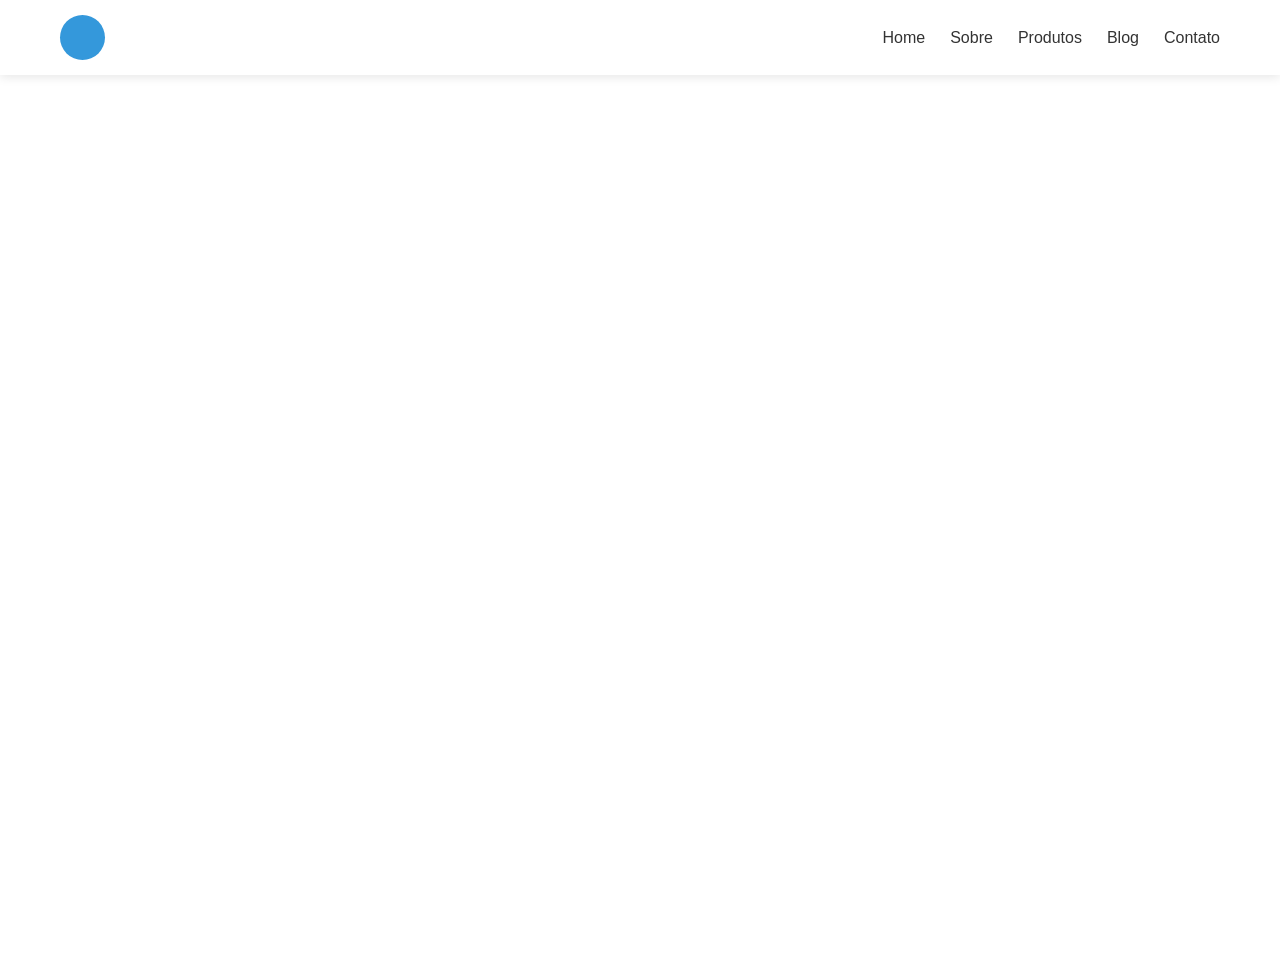
==== index.html @ fb5399ba "Add files via upload" ====
<!DOCTYPE html>
<html lang="pt-br">
<head>
    <meta charset="UTF-8">
    <meta name="viewport" content="width=device-width, initial-scale=1.0">
    <title>Origema</title>
    <link rel="stylesheet" href="style.css">
</head>
<body>

    <header class="navbar">
        <div class="container">
            <div class="logo-container">
                <div class="logo-circle"></div>
            </div>

            <nav class="nav-menu">
                <a href="#" class="nav-link">Home</a>
                <a href="#" class="nav-link">Sobre</a>
                <a href="#" class="nav-link">Produtos</a>
                <a href="#" class="nav-link">Blog</a>
                <a href="#" class="nav-link">Contato</a>
            </nav>
        </div>
    </header>
    <section class="sec1">
        <div class="box1">
            <h1>Origema</h1>
            <p>Produtos sustentáveis</p>
        </div>
    </section>

</body>
</html>
---- style.css ----
/* Reset básico para evitar espaços indesejados */
* {
    margin: 0;
    padding: 0;
    box-sizing: border-box;
    font-family: 'Segoe UI', Tahoma, Geneva, Verdana, sans-serif;
}

.navbar {
    background-color: #ffffff;
    box-shadow: 0 2px 10px rgba(0,0,0,0.1);
    padding: 15px 0;
    position: sticky;
    top: 0;
    width: 100%;
}

.container {
    max-width: 1200px;
    margin: 0 auto;
    display: flex;
    justify-content: space-between; /* Empurra logo para esquerda e menu para direita */
    align-items: center;
    padding: 0 20px;
}

/* Estilo da Bolinha do Logo */
.logo-circle {
    width: 45px;
    height: 45px;
    background-color: #3498db; /* Cor de destaque */
    border-radius: 50%;
    transition: transform 0.3s ease;
    cursor: pointer;
}

.logo-circle:hover {
    transform: scale(1.1);
}

/* Menu de Navegação */
.nav-menu {
    display: flex;
    gap: 25px; /* Espaçamento entre os botões */
}

.nav-link {
    text-decoration: none;
    color: #333;
    font-weight: 500;
    font-size: 16px;
    transition: color 0.3s ease;
    position: relative;
}

.nav-link:hover {
    color: #3498db;
}

/* Detalhe visual: linha que aparece no hover */
.nav-link::after {
    content: '';
    position: absolute;
    width: 0;
    height: 2px;
    bottom: -5px;
    left: 0;
    background-color: #3498db;
    transition: width 0.3s ease;
}

.nav-link:hover::after {
    width: 100%;
}
.sec1{
    width: 100%;
    height: 100vh;
    display: flex;
    align-items: center;
    justify-content: center;
}
.box1{
   
    width: 90%;
    height: 90%;
    background-image: url(maofolha.jpg);
    background-size: cover;
    background-position:  center bottom;
    background-repeat: no-repeat;
    border-radius: 50px;
    display: flex;
    flex-direction: column;
    justify-content: center;
    align-items: center;
}
.box1 p{
    color: #ffffff;
}
.box1 h1{
    color: white;
}

/* --- RESPONSIVIDADE --- */

/* Ajuste para tablets e celulares */
@media (max-width: 768px) {
    .container {
        flex-direction: column; /* Empilha logo e menu em telas pequenas */
        gap: 15px;
    }

    .nav-menu {
        gap: 15px;
        flex-wrap: wrap; /* Se os botões não couberem, eles pulam linha suavemente */
        justify-content: center;
    }

    .nav-link {
        font-size: 14px;
    }
}

/* Ajuste fino para celulares muito pequenos */
@media (max-width: 480px) {
    .nav-menu {
        gap: 10px;
    }
    
    .logo-circle {
        width: 35px;
        height: 35px;
    }
}
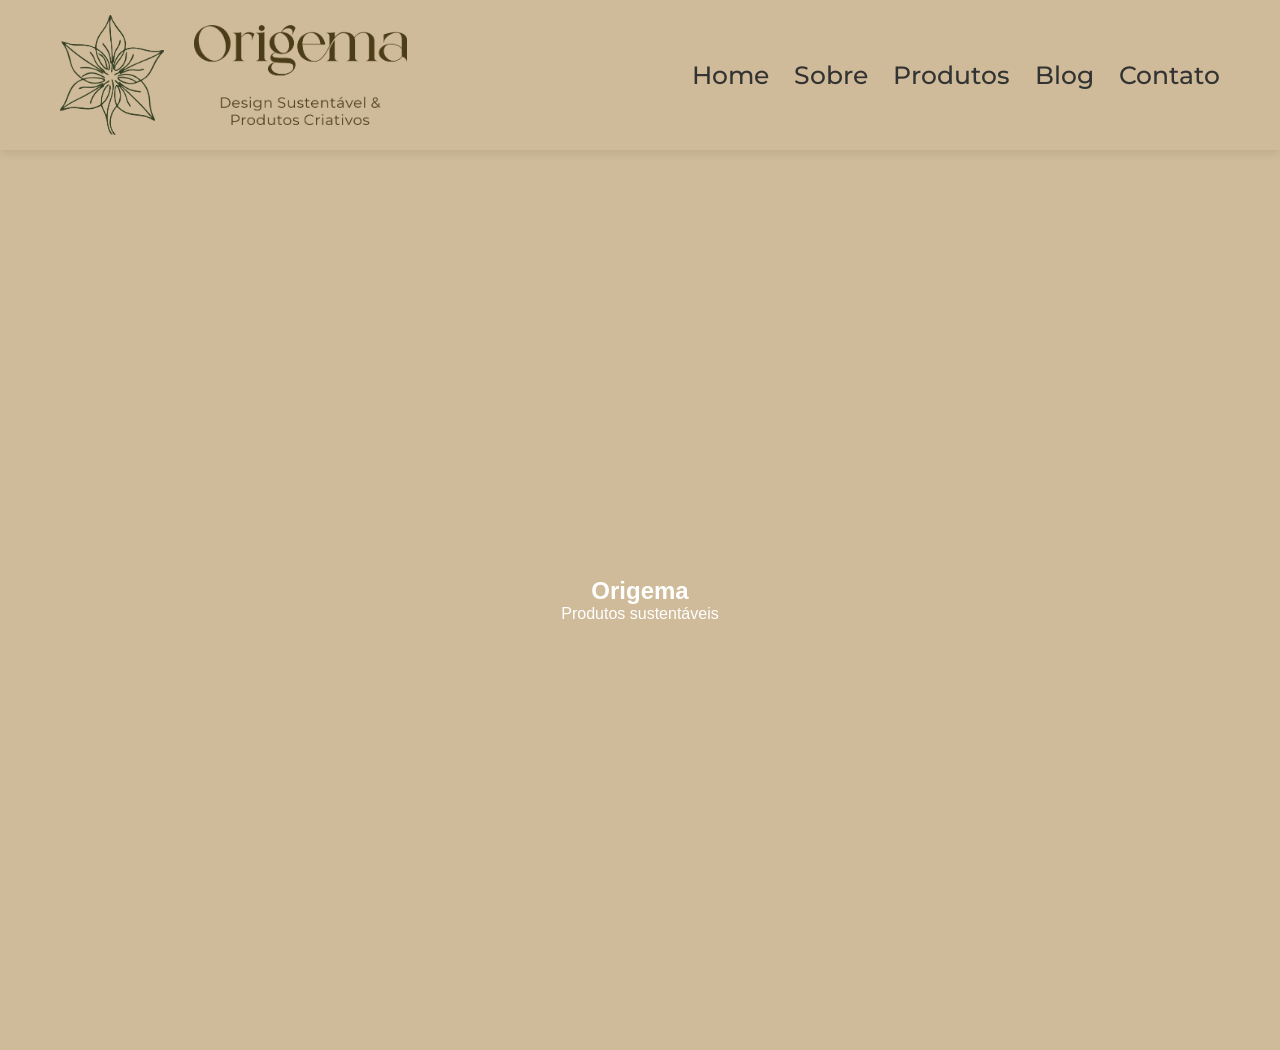
==== commit 9a170fa5: "28 do 2" ====
--- a/index.html
+++ b/index.html
@@ -1,34 +1,36 @@
-<!DOCTYPE html>
-<html lang="pt-br">
-<head>
-    <meta charset="UTF-8">
-    <meta name="viewport" content="width=device-width, initial-scale=1.0">
-    <title>Origema</title>
-    <link rel="stylesheet" href="style.css">
-</head>
-<body>
-
-    <header class="navbar">
-        <div class="container">
-            <div class="logo-container">
-                <div class="logo-circle"></div>
-            </div>
-
-            <nav class="nav-menu">
-                <a href="#" class="nav-link">Home</a>
-                <a href="#" class="nav-link">Sobre</a>
-                <a href="#" class="nav-link">Produtos</a>
-                <a href="#" class="nav-link">Blog</a>
-                <a href="#" class="nav-link">Contato</a>
-            </nav>
-        </div>
-    </header>
-    <section class="sec1">
-        <div class="box1">
-            <h1>Origema</h1>
-            <p>Produtos sustentáveis</p>
-        </div>
-    </section>
-
-</body>
+<!DOCTYPE html>
+<html lang="pt-br">
+<head>
+    <meta charset="UTF-8">
+    <meta name="viewport" content="width=device-width, initial-scale=1.0">
+    <title>Origema</title>
+    <link rel="stylesheet" href="style.css">
+    <link href="https://fonts.googleapis.com/css2?family=Montserrat:wght@400;600;700&display=swap" rel="stylesheet">
+</head>
+<body>
+
+    <header class="navbar">
+        <div class="container" >
+            <div class="logo-container" >
+                <div class="logo" ><img src="PNGs/FLOR CARURU KOMBU.png" alt="img-logo"></div>
+                <div class="slogan" ><img src="PNGs/ORIGEMA MARROM.png" alt="slogan"></div>
+            </div>
+            
+            <nav class="nav-menu">
+                <a href="#" class="nav-link">Home</a>
+                <a href="#" class="nav-link">Sobre</a>
+                <a href="#" class="nav-link">Produtos</a>
+                <a href="#" class="nav-link">Blog</a>
+                <a href="#" class="nav-link">Contato</a>
+            </nav>
+        </div>
+    </header>
+    <section class="sec1">
+        <div class="box1">
+            <h1>Origema</h1>
+            <p>Produtos sustentáveis</p>
+        </div>
+    </section>
+
+</body>
 </html>
--- a/style.css
+++ b/style.css
@@ -1,133 +1,151 @@
-/* Reset básico para evitar espaços indesejados */
-* {
-    margin: 0;
-    padding: 0;
-    box-sizing: border-box;
-    font-family: 'Segoe UI', Tahoma, Geneva, Verdana, sans-serif;
-}
-
-.navbar {
-    background-color: #ffffff;
-    box-shadow: 0 2px 10px rgba(0,0,0,0.1);
-    padding: 15px 0;
-    position: sticky;
-    top: 0;
-    width: 100%;
-}
-
-.container {
-    max-width: 1200px;
-    margin: 0 auto;
-    display: flex;
-    justify-content: space-between; /* Empurra logo para esquerda e menu para direita */
-    align-items: center;
-    padding: 0 20px;
-}
-
-/* Estilo da Bolinha do Logo */
-.logo-circle {
-    width: 45px;
-    height: 45px;
-    background-color: #3498db; /* Cor de destaque */
-    border-radius: 50%;
-    transition: transform 0.3s ease;
-    cursor: pointer;
-}
-
-.logo-circle:hover {
-    transform: scale(1.1);
-}
-
-/* Menu de Navegação */
-.nav-menu {
-    display: flex;
-    gap: 25px; /* Espaçamento entre os botões */
-}
-
-.nav-link {
-    text-decoration: none;
-    color: #333;
-    font-weight: 500;
-    font-size: 16px;
-    transition: color 0.3s ease;
-    position: relative;
-}
-
-.nav-link:hover {
-    color: #3498db;
-}
-
-/* Detalhe visual: linha que aparece no hover */
-.nav-link::after {
-    content: '';
-    position: absolute;
-    width: 0;
-    height: 2px;
-    bottom: -5px;
-    left: 0;
-    background-color: #3498db;
-    transition: width 0.3s ease;
-}
-
-.nav-link:hover::after {
-    width: 100%;
-}
-.sec1{
-    width: 100%;
-    height: 100vh;
-    display: flex;
-    align-items: center;
-    justify-content: center;
-}
-.box1{
-   
-    width: 90%;
-    height: 90%;
-    background-image: url(maofolha.jpg);
-    background-size: cover;
-    background-position:  center bottom;
-    background-repeat: no-repeat;
-    border-radius: 50px;
-    display: flex;
-    flex-direction: column;
-    justify-content: center;
-    align-items: center;
-}
-.box1 p{
-    color: #ffffff;
-}
-.box1 h1{
-    color: white;
-}
-
-/* --- RESPONSIVIDADE --- */
-
-/* Ajuste para tablets e celulares */
-@media (max-width: 768px) {
-    .container {
-        flex-direction: column; /* Empilha logo e menu em telas pequenas */
-        gap: 15px;
-    }
-
-    .nav-menu {
-        gap: 15px;
-        flex-wrap: wrap; /* Se os botões não couberem, eles pulam linha suavemente */
-        justify-content: center;
-    }
-
-    .nav-link {
-        font-size: 14px;
-    }
-}
-
-/* Ajuste fino para celulares muito pequenos */
-@media (max-width: 480px) {
-    .nav-menu {
-        gap: 10px;
-    }
-    
-    .logo-circle {
-        width: 35px;
-        height: 35px;
-    }
-}+
+/* Reset básico para evitar espaços indesejados */
+* {
+    margin: 0;
+    padding: 0;
+    box-sizing: border-box;
+    font-family: 'Segoe UI', Tahoma, Geneva, Verdana, sans-serif;
+}
+
+.navbar {
+    
+    background-color: #CFBB99;
+    box-shadow: 0 2px 10px rgba(0,0,0,0.1);
+    padding: 15px 0;
+    position: sticky;
+    top: 0;
+    width: 100%;
+}
+
+.container {
+    background-color: #CFBB99;
+    max-width: 1200px;
+    margin: 0 auto;
+    display: flex;
+    justify-content: space-between; /* Empurra logo para esquerda e menu para direita */
+    align-items: center;
+    padding: 0 20px;
+}
+.logo-container {
+    display: flex;
+    align-items: center;
+    justify-content: center;
+}
+/* Estilo da Bolinha do Logo */
+.logo {
+    
+    width:auto;
+    height: 120px;
+    
+    
+    transition: transform 0.3s ease;
+    cursor: pointer;
+}
+.slogan{
+    width: auto;
+    height: 100px;
+    margin-left: 30px;
+}
+img{
+    width: 100%;
+    height: 100%;
+}
+.logo:hover {
+    transform: scale(1.1);
+}
+
+/* Menu de Navegação */
+.nav-menu {
+    display: flex;
+    gap: 25px; /* Espaçamento entre os botões */
+}
+
+.nav-link {
+    font-family: 'Montserrat', sans-serif;
+    text-decoration: none;
+    color: #333;
+    font-weight: 500;
+    font-size: 25px;
+    transition: color 0.3s ease;
+    position: relative;
+}
+
+.nav-link:hover {
+    color: #3498db;
+}
+
+/* Detalhe visual: linha que aparece no hover */
+.nav-link::after {
+    content: '';
+    position: absolute;
+    width: 0;
+    height: 2px;
+    bottom: -5px;
+    left: 0;
+    background-color: #3498db;
+    transition: width 0.3s ease;
+}
+
+.nav-link:hover::after {
+    width: 100%;
+}
+.sec1{
+    background-color: #CFBB99;
+    width: 100%;
+    height: 100vh;
+    display: flex;
+    align-items: center;
+    justify-content: center;
+}
+.box1{
+   
+    width: 90%;
+    height: 90%;
+    background-image: url(maofolha.jpg);
+    background-size: cover;
+    background-position:  center bottom;
+    background-repeat: no-repeat;
+    border-radius: 50px;
+    display: flex;
+    flex-direction: column;
+    justify-content: center;
+    align-items: center;
+}
+.box1 p{
+    color: #ffffff;
+}
+.box1 h1{
+    color: white;
+}
+
+/* --- RESPONSIVIDADE --- */
+
+/* Ajuste para tablets e celulares */
+@media (max-width: 768px) {
+    .container {
+        flex-direction: column; /* Empilha logo e menu em telas pequenas */
+        gap: 15px;
+    }
+
+    .nav-menu {
+        gap: 15px;
+        flex-wrap: wrap; /* Se os botões não couberem, eles pulam linha suavemente */
+        justify-content: center;
+    }
+
+    .nav-link {
+        font-size: 14px;
+    }
+}
+
+/* Ajuste fino para celulares muito pequenos */
+@media (max-width: 480px) {
+    .nav-menu {
+        gap: 10px;
+    }
+    
+    .logo-circle {
+        width: 35px;
+        height: 35px;
+    }
+}
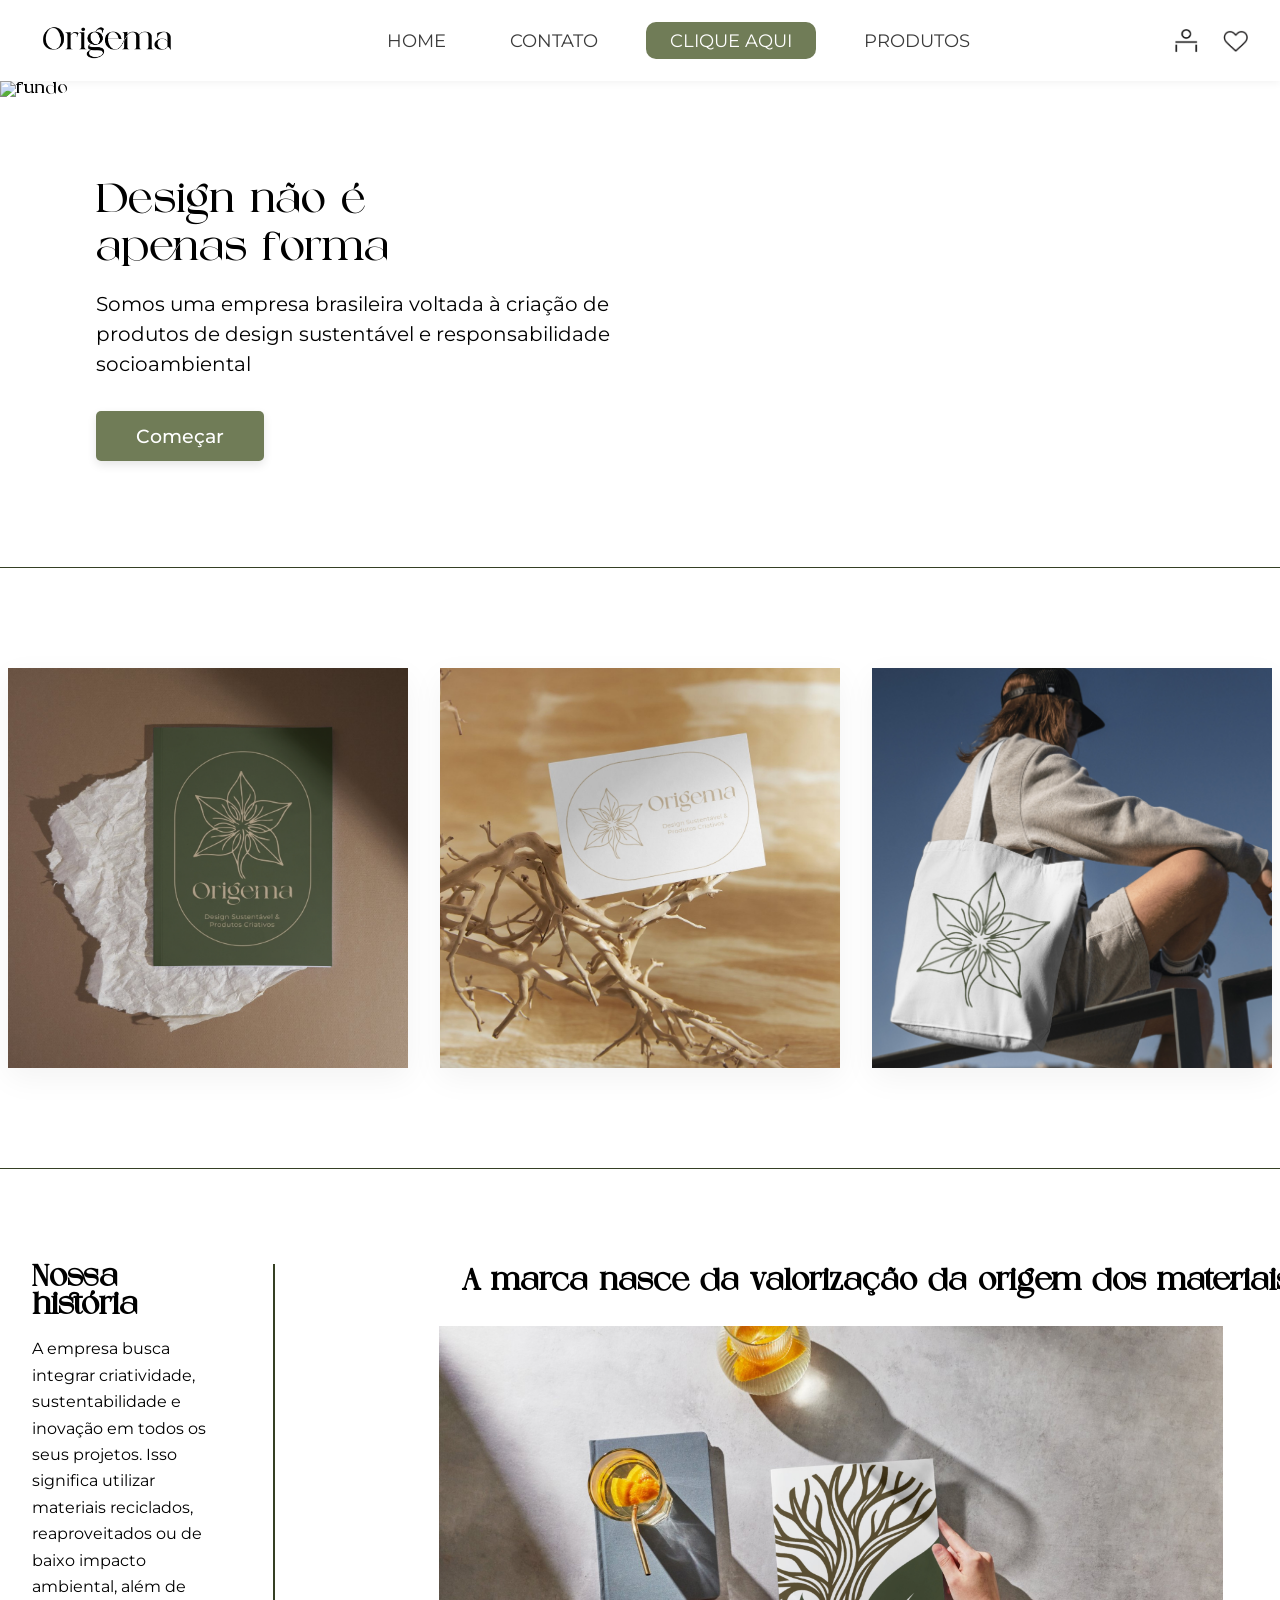
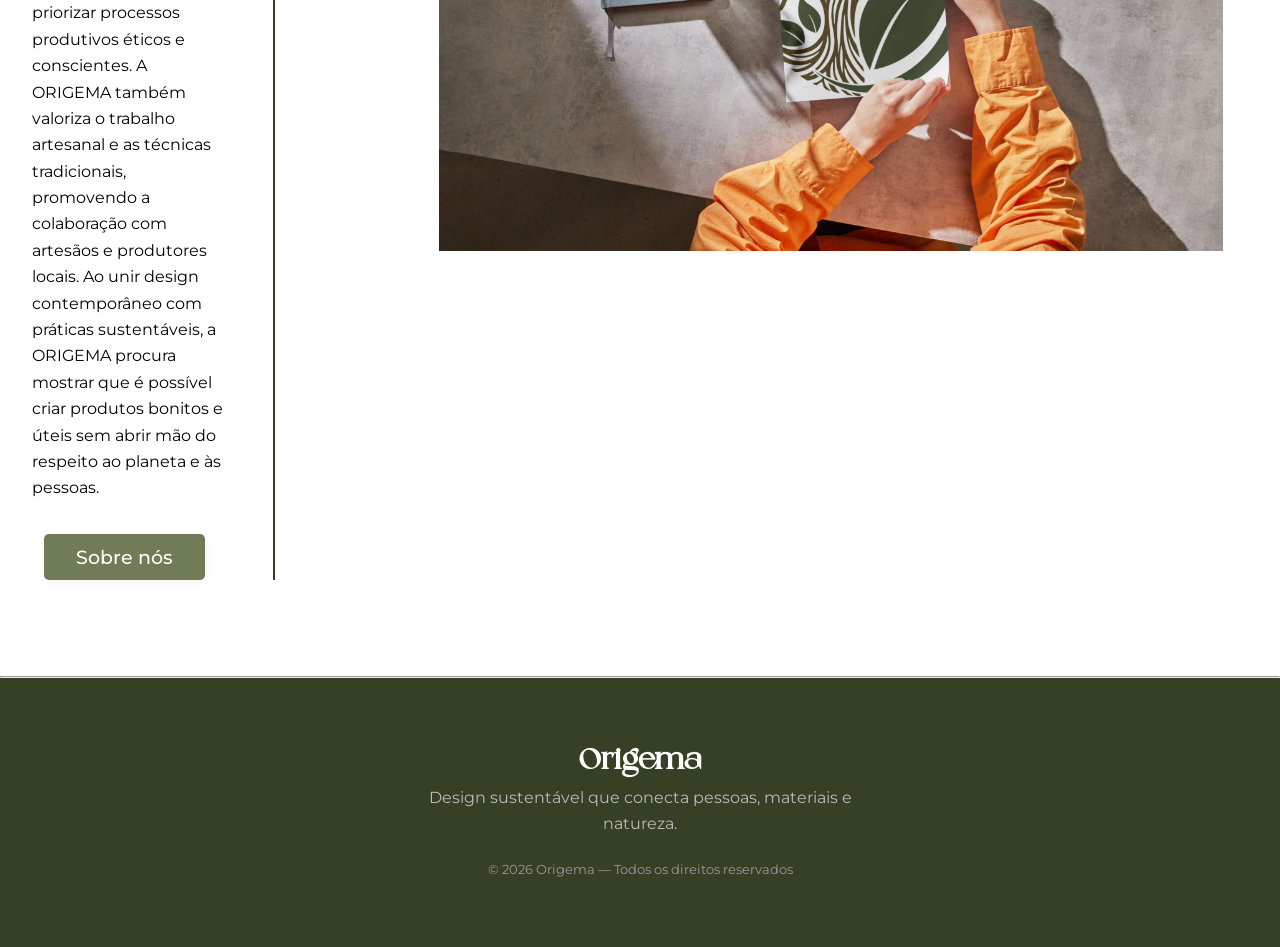
==== commit 28c47232: "Ultimo commit" ====
--- a/index.html
+++ b/index.html
@@ -1,36 +1,162 @@
 <!DOCTYPE html>
 <html lang="pt-br">
+
 <head>
     <meta charset="UTF-8">
     <meta name="viewport" content="width=device-width, initial-scale=1.0">
     <title>Origema</title>
     <link rel="stylesheet" href="style.css">
-    <link href="https://fonts.googleapis.com/css2?family=Montserrat:wght@400;600;700&display=swap" rel="stylesheet">
+    <link href="https://fonts.googleapis.com/css2?family=Montserrat:wght@300;400;600&display=swap" rel="stylesheet">
 </head>
+
 <body>
+    <header>
 
-    <header class="navbar">
-        <div class="container" >
-            <div class="logo-container" >
-                <div class="logo" ><img src="PNGs/FLOR CARURU KOMBU.png" alt="img-logo"></div>
-                <div class="slogan" ><img src="PNGs/ORIGEMA MARROM.png" alt="slogan"></div>
+        <div class="container-1">
+
+            <h1 class="logo"><img src="PNGs/ORIGEMA PRETO.png" alt="logo-principal"></h1>
+
+            <nav>
+                <ul>
+                    <li><a href="index.html">HOME</a></li>
+                    <li><a href="contato.html">CONTATO</a></li>
+                    <li><a href="historia.html" class="clique">CLIQUE AQUI</a></li>
+                    <li><a href="produtos.html">PRODUTOS</a></li>
+                </ul>
+            </nav>
+
+            <div class="icones">
+                <a href="login.html"><img src="ICONS/login.png" alt="login"></a>
+                <a href="favoritos.html"><img src="ICONS/coracao.png" alt="favoritos"></a>
             </div>
-            
-            <nav class="nav-menu">
-                <a href="#" class="nav-link">Home</a>
-                <a href="#" class="nav-link">Sobre</a>
-                <a href="#" class="nav-link">Produtos</a>
-                <a href="#" class="nav-link">Blog</a>
-                <a href="#" class="nav-link">Contato</a>
-            </nav>
+
         </div>
+
     </header>
-    <section class="sec1">
-        <div class="box1">
-            <h1>Origema</h1>
-            <p>Produtos sustentáveis</p>
+
+    <main>
+
+        <section class="container-2">
+
+            <div>
+
+                <header>
+                    <h2>Design não é<br>apenas forma</h2>
+                    <p>
+                        Somos uma empresa brasileira voltada à criação de produtos de design
+                        sustentável e responsabilidade socioambiental
+                    </p>
+                </header>
+
+                <a href="login.html" class="botao">Começar</a>
+
+            </div>
+
+            <figure class="fundo-1">
+                <img src="PNGs/FUNDO PRINCIPAL.png" alt="fundo">
+            </figure>
+
+        </section>
+
+        <hr class="linha-1">
+
+        <section class="container-3">
+
+            <div>
+
+                <article>
+                    <figure>
+                        <a href="produtos.html?categoria=papelaria">
+                            <img src="PNGs/FIGURA 1.png" alt="card1">
+                        </a>
+                    </figure>
+
+                    <div class="t-1">
+                        <h3>Papelaria</h3>
+                    </div>
+                </article>
+
+
+                <article>
+                    <figure>
+                        <a href="produtos.html?categoria=decoracao">
+                            <img src="PNGs/FIGURA 3.jpg" alt="card2">
+                        </a>
+                    </figure>
+
+                    <div class="t-2">
+                        <h3>Decoração</h3>
+                    </div>
+                </article>
+
+
+                <article>
+                    <figure>
+                        <a href="produtos.html?categoria=utilitarios">
+                            <img src="PNGs/FIGURA 4.jpg" alt="card3">
+                        </a>
+                    </figure>
+
+                    <div class="t-3">
+                        <h3>Utilitários</h3>
+                    </div>
+                </article>
+
+            </div>
+
+        </section>
+
+        <hr class="linha-2">
+
+        <section class="container-4">
+
+            <div>
+                <article>
+                    <h2>Nossa história</h2>
+                    <p>A empresa busca integrar criatividade, sustentabilidade e
+                        inovação em todos os seus projetos. Isso significa utilizar
+                        materiais reciclados, reaproveitados ou de baixo impacto ambiental,
+                        além de priorizar processos produtivos éticos e conscientes. A ORIGEMA
+                        também valoriza o trabalho artesanal e as técnicas tradicionais, promovendo
+                        a colaboração com artesãos e produtores locais. Ao unir design contemporâneo
+                        com práticas sustentáveis, a ORIGEMA procura mostrar que é possível criar produtos
+                        bonitos e úteis sem abrir mão do respeito ao planeta e às pessoas.</p>
+                    <a href="historia.html" class="sobre-nos">Sobre nós</a>
+                </article>
+            </div>
+
+            <div>
+                <article>
+                    <h2>A marca nasce da valorização da origem dos materiais</h2>
+                </article>
+
+                <figure>
+                    <img src="PNGs/GAROTA.jpg" alt="garota">
+                </figure>
+            </div>
+
+        </section>
+
+        <hr class="linha-3">
+
+    </main>
+
+    <footer>
+
+        <div class="footer-minimal">
+
+            <h2>Origema</h2>
+
+            <p>
+                Design sustentável que conecta pessoas, materiais e natureza.
+            </p>
+
+            <span>© 2026 Origema — Todos os direitos reservados</span>
+
         </div>
-    </section>
+
+    </footer>
 
 </body>
+
 </html>
--- a/style.css
+++ b/style.css
@@ -1,151 +1,920 @@
-
-/* Reset básico para evitar espaços indesejados */
 * {
+    padding: 0;
     margin: 0;
-    padding: 0;
     box-sizing: border-box;
-    font-family: 'Segoe UI', Tahoma, Geneva, Verdana, sans-serif;
-}
-
-.navbar {
-    
-    background-color: #CFBB99;
-    box-shadow: 0 2px 10px rgba(0,0,0,0.1);
-    padding: 15px 0;
+}
+
+body {
+    font-family: 'Chetta', serif;
+    ;
+}
+
+@font-face {
+    font-family: 'Chetta';
+    src: url('ChettaVissto.ttf') format('truetype');
+}
+
+.linha-1 {
+    border: none;
+    height: 1px;
+    background-color: #354024;
+    margin-bottom: 100px;
+}
+
+.linha-2 {
+    border: none;
+    height: 0.5px;
+    background-color: #354024;
+    margin-top: 100px;
+}
+
+header {
+    background-color: #ffffff;
+    padding: 1rem 2rem;
     position: sticky;
     top: 0;
-    width: 100%;
-}
-
-.container {
-    background-color: #CFBB99;
-    max-width: 1200px;
+    z-index: 1000;
+    box-shadow: 0 2px 8px rgba(0, 0, 0, 0.05);
+}
+
+.container-1 {
+    max-width: 1400px;
     margin: 0 auto;
     display: flex;
-    justify-content: space-between; /* Empurra logo para esquerda e menu para direita */
     align-items: center;
-    padding: 0 20px;
-}
-.logo-container {
+    justify-content: space-between;
+    flex-wrap: wrap;
+    gap: 1.5rem;
+}
+
+.logo img {
+    width: 150px;
+    margin-top: 9px;
+}
+
+.logo:hover {
+    color: #354024;
+}
+
+nav ul {
+    list-style: none;
+    display: flex;
+    gap: 2rem;
+    align-items: center;
+}
+
+nav ul li a {
+    text-decoration: none;
+    font-family: 'Montserrat', sans-serif;
+    font-size: 1.1rem;
+    color: #3a3a3a;
+    padding: 0.5rem 1rem;
+    position: relative;
+    transition: color 0.3s ease;
+    display: inline-block;
+    border-radius: 4px;
+}
+
+nav ul li a:not(.clique)::after {
+    content: '';
+    position: absolute;
+    width: 0%;
+    height: 2px;
+    background-color: #354024;
+    bottom: 0;
+    left: 0;
+    transition: width 0.3s ease;
+}
+
+nav ul li a:not(.clique):hover {
+    color: #354024;
+}
+
+nav ul li a:not(.clique):hover::after {
+    width: 100%;
+}
+
+.clique {
+    background-color: #707C57 !important;
+    color: #ffffff !important;
+    border-radius: 10px;
+    padding: 0.5rem 1.5rem;
+    transition: transform 0.2s ease, opacity 0.2s ease;
+}
+
+.clique:hover {
+    transform: scale(1.1);
+    opacity: 0.8;
+    background-color: #707C57 !important;
+    color: #ffffff !important;
+}
+
+.clique::after {
+    display: none;
+}
+
+.icones {
+    display: flex;
+    gap: 1.5rem;
+    align-items: center;
+}
+
+.icones a {
     display: flex;
     align-items: center;
     justify-content: center;
-}
-/* Estilo da Bolinha do Logo */
-.logo {
-    
-    width:auto;
-    height: 120px;
-    
-    
-    transition: transform 0.3s ease;
+    width: 25px;
+    height: 25px;
+    transition: transform 0.2s ease, opacity 0.2s ease;
+    text-decoration: none;
+}
+
+.icones a:hover {
+    transform: scale(1.1);
+    opacity: 0.8;
+}
+
+.icones img {
+    width: 100%;
+    height: 100%;
+    object-fit: contain;
+    display: block;
+}
+
+.container-2 {
+    position: relative;
+    width: 100%;
+    display: flex;
+    align-items: center;
+    overflow: hidden;
+    padding: 4rem 0;
+}
+
+.fundo-1 {
+    position: absolute;
+    top: 0;
+    left: 0;
+    width: 100%;
+    height: 72%;
+    z-index: 1;
+}
+
+.fundo-1 img {
+    width: 100%;
+    height: 103%;
+    object-fit: cover;
+    display: block;
+}
+
+.container-2>div {
+    position: relative;
+    z-index: 2;
+    max-width: 600px;
+    padding: 2rem;
+    margin-left: 5%;
+    color: #000000;
+    background: none;
+}
+
+.container-2 header h2 {
+    font-family: 'Chetta', serif;
+    font-size: 2.5rem;
+    font-weight: 500;
+    margin-bottom: 1rem;
+    line-height: 1.2;
+}
+
+.container-2 header p {
+    font-family: 'Montserrat', sans-serif;
+    font-size: 1.25rem;
+    margin-bottom: 2rem;
+    line-height: 1.5;
+    color: #000000;
+    opacity: 1;
+}
+
+.botao {
+    display: inline-block;
+    background-color: #707C57;
+    color: #ffffff;
+    font-family: 'Montserrat', sans-serif;
+    font-size: 1.2rem;
+    font-weight: 500;
+    text-decoration: none;
+    padding: 0.8rem 2.5rem;
+    border-radius: 5px;
+    margin-bottom: 10px;
+    transition: transform 0.2s ease, opacity 0.2s ease;
+    border: none;
     cursor: pointer;
-}
-.slogan{
-    width: auto;
-    height: 100px;
-    margin-left: 30px;
-}
-img{
+    box-shadow: 0 4px 10px rgba(0, 0, 0, 0.1);
+}
+
+.botao:hover {
+    transform: scale(1.05);
+    opacity: 0.9;
+    background-color: #707C57;
+}
+
+.container-2 header {
+    background: none !important;
+    padding: 0 !important;
+    position: static !important;
+    box-shadow: none !important;
+    z-index: auto !important;
+    color: #000000;
+}
+
+.container-2 header h2,
+.container-2 header p {
+    color: #000000;
+}
+
+.container-2>div {
+    background: transparent !important;
+}
+
+.container-3 {
+    width: 100%;
+}
+
+.container-3>div {
+    max-width: 1400px;
+    margin: 0 auto;
+    display: flex;
+    flex-wrap: wrap;
+    gap: 2rem;
+    justify-content: center;
+    align-items: stretch;
+}
+
+.container-3 article {
+    flex: 1 1 300px;
+    max-width: 400px;
+    background-color: #ffffff;
+    overflow: hidden;
+    box-shadow: 0 10px 30px rgba(0, 0, 0, 0.05);
+    transition: transform 0.3s ease, box-shadow 0.3s ease;
+}
+
+.container-3 article:hover {
+    transform: translateY(-5px);
+    box-shadow: 0 15px 40px rgba(0, 0, 0, 0.1);
+}
+
+.container-3 figure {
+    width: 100%;
+    height: 0;
+    padding-bottom: 100%;
+    position: relative;
+    margin: 0;
+    overflow: hidden;
+}
+
+.container-3 figure img {
+    position: absolute;
+    top: 0;
+    left: 0;
     width: 100%;
     height: 100%;
-}
-.logo:hover {
-    transform: scale(1.1);
-}
-
-/* Menu de Navegação */
-.nav-menu {
-    display: flex;
-    gap: 25px; /* Espaçamento entre os botões */
-}
-
-.nav-link {
-    font-family: 'Montserrat', sans-serif;
-    text-decoration: none;
-    color: #333;
-    font-weight: 500;
-    font-size: 25px;
-    transition: color 0.3s ease;
+    object-fit: cover;
+    transition: transform 0.4s ease;
+}
+
+.container-3 article:hover figure img {
+    transform: scale(1.05);
+}
+
+.container-3 article {
     position: relative;
-}
-
-.nav-link:hover {
-    color: #3498db;
-}
-
-/* Detalhe visual: linha que aparece no hover */
-.nav-link::after {
-    content: '';
+    overflow: hidden;
+}
+
+.t-1,
+.t-2,
+.t-3 {
     position: absolute;
-    width: 0;
-    height: 2px;
-    bottom: -5px;
+    top: 0;
     left: 0;
-    background-color: #3498db;
-    transition: width 0.3s ease;
-}
-
-.nav-link:hover::after {
-    width: 100%;
-}
-.sec1{
-    background-color: #CFBB99;
-    width: 100%;
-    height: 100vh;
+    width: 100%;
+    height: 100%;
+    background-color: rgba(0, 0, 0, 0.6);
+    color: #ffffff;
     display: flex;
     align-items: center;
     justify-content: center;
-}
-.box1{
-   
-    width: 90%;
-    height: 90%;
-    background-image: url(maofolha.jpg);
-    background-size: cover;
-    background-position:  center bottom;
-    background-repeat: no-repeat;
-    border-radius: 50px;
+    font-family: 'Montserrat', sans-serif;
+    font-size: 1.8rem;
+    font-weight: 600;
+    text-align: center;
+    opacity: 0;
+    transition: opacity 0.3s ease;
+    pointer-events: none;
+    border-radius: inherit;
+    z-index: 2;
+}
+
+.container-3 article:hover .t-1,
+.container-3 article:hover .t-2,
+.container-3 article:hover .t-3 {
+    opacity: 1;
+}
+
+.container-3 article a {
+    display: block;
+    width: 100%;
+    height: 100%;
+    text-decoration: none;
+    color: inherit;
+}
+
+.container-3 figure {
+    width: 100%;
+    height: 0;
+    padding-bottom: 100%;
+    position: relative;
+    margin: 0;
+    overflow: hidden;
+}
+
+.container-3 figure img {
+    position: absolute;
+    top: 0;
+    left: 0;
+    width: 100%;
+    height: 100%;
+    object-fit: cover;
+    display: block;
+}
+
+.container-3 figure a {
+    display: block;
+    width: 100%;
+    height: 100%;
+    position: absolute;
+    top: 0;
+    left: 0;
+    z-index: 1;
+}
+
+.container-4 {
+    width: 100%;
+    padding: 6rem 2rem;
+    max-width: 1400px;
+    margin: 0 auto;
+    display: grid;
+    grid-template-columns: 20% 80%;
+    gap: 4rem;
+    align-items: start;
+}
+
+.container-4>div:first-child {
+    max-width: 100%;
+}
+
+.container-4 h2 {
+    font-size: 1.8rem;
+    margin-bottom: 1rem;
+}
+
+.container-4 p {
+    font-family: 'Montserrat', sans-serif;
+    line-height: 1.65;
+    margin-bottom: 2rem;
+}
+
+.sobre-nos {
+    display: inline-block;
+    padding: 0.7rem 2rem;
+    margin-left: 12px;
+    background: #707C57;
+    border-radius: 5px;
+    color: white;
+    font-size: 1.2rem;
+    font-weight: 500;
+    text-decoration: none;
+    font-family: 'Montserrat', sans-serif;
+    box-shadow: 0 2px 8px rgba(0, 0, 0, 0.05);
+}
+
+.container-4>div:last-child {
+    width: 100%;
+    justify-self: end;
+}
+
+.container-4>div:last-child article {
+    margin-bottom: 1.5rem;
+}
+
+.container-4>div:last-child h2 {
+    font-size: 1.8rem;
+    line-height: 1.3;
+    padding-left: 123px;
+}
+
+.container-4>div:first-child {
+    border-right: 2px solid #354024;
+    padding-right: 3rem;
+}
+
+.container-4 figure {
+    padding-right: 320px;
+}
+
+.container-4 figure img {
+    width: 120%;
+    margin-left: 100px;
+    height: auto;
+}
+
+footer {
+    padding: 70px 20px;
+    background: #fff;
+    display: flex;
+    justify-content: center;
+    background-color: #354024;
+    color: white;
+}
+
+.footer-minimal {
+    text-align: center;
+    max-width: 500px;
+}
+
+.footer-minimal h2 {
+    font-family: 'Chetta', serif;
+    font-size: 28px;
+    margin-bottom: 10px;
+}
+
+.footer-minimal p {
+    font-family: 'Montserrat', sans-serif;
+    color: #bbbaba;
+    margin-bottom: 25px;
+    line-height: 1.6;
+}
+
+.footer-minimal span {
+    font-family: 'Montserrat', sans-serif;
+    font-size: 13px;
+    color: #999;
+}
+
+.contato-hero {
+    padding: 120px 20px 80px;
+    background-color: #4C3D19;
+    color: #CFBB99;
+}
+
+.contato-container {
+    max-width: 1400px;
+    margin: auto;
+}
+
+.contato-hero h2 {
+    font-size: 3rem;
+    margin-bottom: 15px;
+}
+
+.contato-hero p {
+    font-family: 'Montserrat', sans-serif;
+    font-size: 1.2rem;
+    max-width: 500px;
+    line-height: 1.6;
+    color: white;
+}
+
+.contato {
+    padding: 100px 20px;
+}
+
+.contato-wrapper {
+    max-width: 1400px;
+    margin: auto;
+    display: grid;
+    grid-template-columns: 1fr 2fr;
+    gap: 120px;
+}
+
+.contato-info h3 {
+    font-size: 2rem;
+    margin-bottom: 20px;
+}
+
+.contato-info p {
+    font-family: 'Montserrat', sans-serif;
+    margin-bottom: 15px;
+    color: #555;
+    line-height: 1.6;
+}
+
+.contato-form {
     display: flex;
     flex-direction: column;
+    gap: 25px;
+}
+
+.campo {
+    display: flex;
+    flex-direction: column;
+    gap: 8px;
+}
+
+.campo label {
+    font-family: 'Chetta', serif;
+    font-size: 14px;
+}
+
+.campo input,
+.campo textarea {
+    border: none;
+    border-bottom: 1px solid #354024;
+    padding: 10px 0;
+    font-family: 'Montserrat', sans-serif;
+    font-size: 15px;
+    background: transparent;
+    outline: none;
+}
+
+.contato-form button {
+    margin-top: 20px;
+    width: 200px;
+    padding: 12px 20px;
+    border: none;
+    background: #707C57;
+    color: white;
+    font-family: 'Montserrat', sans-serif;
+    font-size: 15px;
+    cursor: pointer;
+    transition: .2s;
+}
+
+.contato-form button:hover {
+    opacity: .85;
+    transform: scale(1.03);
+}
+
+.historia-intro {
+    padding: 120px 20px 80px;
+    background-color: #4C3D19;
+    color: #CFBB99;
+}
+
+.historia-container {
+    max-width: 900px;
+    margin: auto;
+}
+
+.historia-intro h2 {
+    font-size: 3rem;
+    margin-bottom: 20px;
+}
+
+.historia-intro p {
+    font-family: 'Montserrat', sans-serif;
+    font-size: 1.2rem;
+    line-height: 1.7;
+    color: white;
+}
+
+.historia {
+    padding: 100px 20px;
+}
+
+.historia-grid {
+    max-width: 1200px;
+    margin: auto;
+    display: grid;
+    grid-template-columns: 1fr 1fr;
+    gap: 80px;
+}
+
+.historia-texto h3 {
+    font-size: 1.8rem;
+    margin-bottom: 15px;
+}
+
+.historia-texto p {
+    font-family: 'Montserrat', sans-serif;
+    color: #555;
+    line-height: 1.7;
+    margin-bottom: 15px;
+}
+
+.produtos-intro {
+    padding: 120px 20px 80px;
+    background-color: #4C3D19;
+    color: #CFBB99;
+}
+
+.produtos-container {
+    max-width: 900px;
+    margin: auto;
+}
+
+.produtos-intro h2 {
+    font-size: 3rem;
+    margin-bottom: 20px;
+}
+
+.produtos-intro p {
+    font-family: 'Montserrat', sans-serif;
+    color: white;
+    line-height: 1.7;
+}
+
+.produtos-filtro {
+    display: flex;
+    gap: 20px;
     justify-content: center;
+    margin: 60px 0;
+    flex-wrap: wrap;
+}
+
+.produtos-filtro button {
+    background: #707C57;
+    border: none;
+    color: white;
+    padding: 10px 18px;
+    cursor: pointer;
+    font-family: 'Montserrat', sans-serif;
+    transition: .2s;
+}
+
+.produtos-filtro button:hover {
+    opacity: .8;
+    transform: scale(1.05);
+}
+
+.produtos-grid {
+    max-width: 1400px;
+    margin: auto;
+    display: grid;
+    grid-template-columns: repeat(auto-fit, minmax(250px, 300px));
+    justify-content: center;
+    gap: 40px;
+    padding: 50px 20px 100px;
+}
+
+.produto-card {
+    background: white;
+    box-shadow: 0 10px 30px rgba(0, 0, 0, 0.05);
+    transition: .3s;
+    text-align: center;
+    padding-bottom: 20px;
+}
+
+.produto-card:hover {
+    transform: translateY(-6px);
+    box-shadow: 0 15px 40px rgba(0, 0, 0, 0.1);
+}
+
+.produto-card figure {
+    width: 100%;
+    height: 250px;
+    overflow: hidden;
+}
+
+.produto-card img {
+    width: 100%;
+    height: 100%;
+    object-fit: cover;
+}
+
+.produto-card h3 {
+    margin-top: 15px;
+    font-size: 1.3rem;
+}
+
+.produto-info {
+    display: flex;
+    flex-direction: column;
     align-items: center;
-}
-.box1 p{
-    color: #ffffff;
-}
-.box1 h1{
+    gap: 8px;
+    padding: 15px 20px 20px;
+}
+
+.produto-info h3 {
+    font-size: 1.3rem;
+    text-align: center;
+}
+
+.favorito {
+    font-size: 22px;
+    cursor: pointer;
+    transition: .2s;
+}
+
+.favorito:hover {
+    transform: scale(1.2);
+}
+
+.favorito.ativo {
+    color: #e63946;
+}
+
+.login-section {
+    padding: 140px 20px 120px;
+    display: flex;
+    justify-content: center;
+}
+
+.login-container {
+    max-width: 420px;
+    width: 100%;
+    text-align: center;
+}
+
+.login-container h2 {
+    font-size: 2.5rem;
+    margin-bottom: 15px;
+}
+
+.login-container p {
+    font-family: 'Montserrat', sans-serif;
+    color: #555;
+    margin-bottom: 40px;
+    line-height: 1.6;
+}
+
+.login-form {
+    display: flex;
+    flex-direction: column;
+    gap: 25px;
+}
+
+.login-form button {
+    margin-top: 15px;
+    padding: 12px;
+    border: none;
+    background: #707C57;
     color: white;
-}
-
-/* --- RESPONSIVIDADE --- */
-
-/* Ajuste para tablets e celulares */
-@media (max-width: 768px) {
-    .container {
-        flex-direction: column; /* Empilha logo e menu em telas pequenas */
-        gap: 15px;
-    }
-
-    .nav-menu {
-        gap: 15px;
-        flex-wrap: wrap; /* Se os botões não couberem, eles pulam linha suavemente */
+    font-family: 'Montserrat', sans-serif;
+    font-size: 15px;
+    cursor: pointer;
+    transition: .2s;
+}
+
+.login-form button:hover {
+    opacity: .85;
+    transform: scale(1.03);
+}
+
+.login-extra {
+    margin-top: 30px;
+    font-family: 'Montserrat', sans-serif;
+    font-size: 14px;
+    color: #555;
+}
+
+.login-extra a {
+    text-decoration: none;
+    color: #354024;
+    transition: .2s;
+}
+
+.login-extra a:hover {
+    opacity: .7;
+}
+
+.carrossel-historia {
+    padding-top: 4.5rem;
+    background: white;
+}
+
+.carrossel {
+    max-width: 1000px;
+    margin: auto;
+    overflow: hidden;
+}
+
+.slides {
+    display: flex;
+    gap: 20px;
+    width: max-content;
+    animation: scroll 25s linear infinite;
+}
+
+.slide {
+    width: 180px;
+    height: 180px;
+    object-fit: cover;
+    flex-shrink: 0;
+}
+
+@keyframes scroll {
+    0% {
+        transform: translateX(0);
+    }
+
+    100% {
+        transform: translateX(-50%);
+    }
+}
+
+
+
+@media (max-width: 1024px) {
+
+    .container-1 {
+        flex-direction: column;
+        gap: 1rem;
+        text-align: center;
+    }
+
+    nav ul {
+        flex-wrap: wrap;
         justify-content: center;
-    }
-
-    .nav-link {
-        font-size: 14px;
-    }
-}
-
-/* Ajuste fino para celulares muito pequenos */
-@media (max-width: 480px) {
-    .nav-menu {
-        gap: 10px;
-    }
-    
-    .logo-circle {
-        width: 35px;
-        height: 35px;
-    }
-}
+        gap: 1rem;
+    }
+
+    .icones {
+        justify-content: center;
+    }
+}
+@media (max-width: 900px) {
+
+    .container-2 {
+        flex-direction: column;
+        padding: 2rem 1rem;
+        text-align: center;
+    }
+
+    .container-2 > div {
+        margin-left: 0;
+        max-width: 100%;
+    }
+
+    .container-2 header h2 {
+        font-size: 2rem;
+    }
+
+    .container-2 header p {
+        font-size: 1rem;
+    }
+
+    .fundo-1 {
+        position: relative;
+        height: auto;
+    }
+
+    .fundo-1 img {
+        height: auto;
+    }
+}
+@media (max-width: 1024px) {
+
+    .container-4 {
+        grid-template-columns: 1fr;
+        gap: 3rem;
+        text-align: center;
+    }
+
+    .container-4 > div:first-child {
+        border-right: none;
+        padding-right: 0;
+    }
+
+    .container-4 > div:last-child h2 {
+        padding-left: 0;
+    }
+
+    .container-4 figure {
+        padding-right: 0;
+    }
+
+    .container-4 figure img {
+        width: 100%;
+        margin-left: 0;
+    }
+}
+@media (max-width: 900px) {
+
+    .historia-grid {
+        grid-template-columns: 1fr;
+        gap: 40px;
+    }
+
+}
+@media (max-width: 900px) {
+
+    .contato-wrapper {
+        grid-template-columns: 1fr;
+        gap: 60px;
+    }
+
+}
+@media (max-width: 600px) {
+
+    .produto-card figure {
+        height: 200px;
+    }
+
+}
+@media (max-width: 600px) {
+
+    h2 {
+        font-size: 1.8rem !important;
+    }
+
+}
